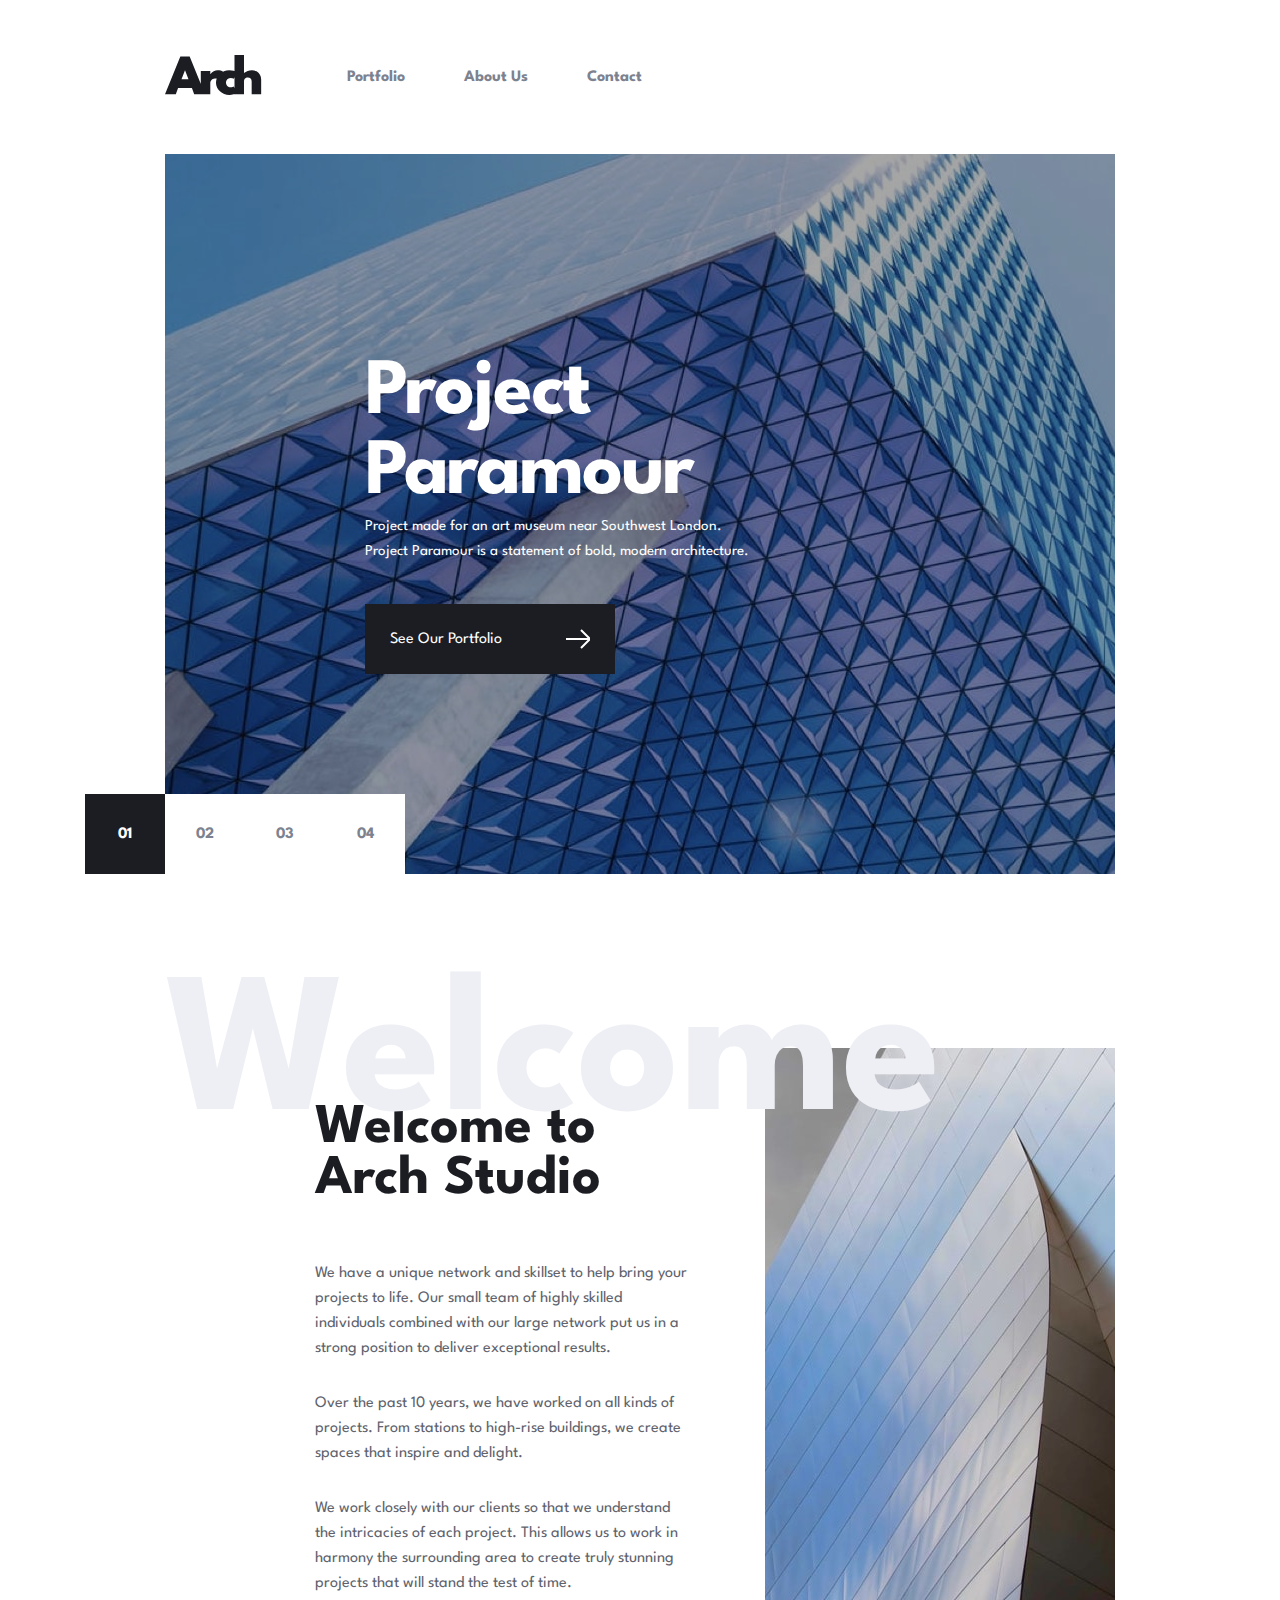
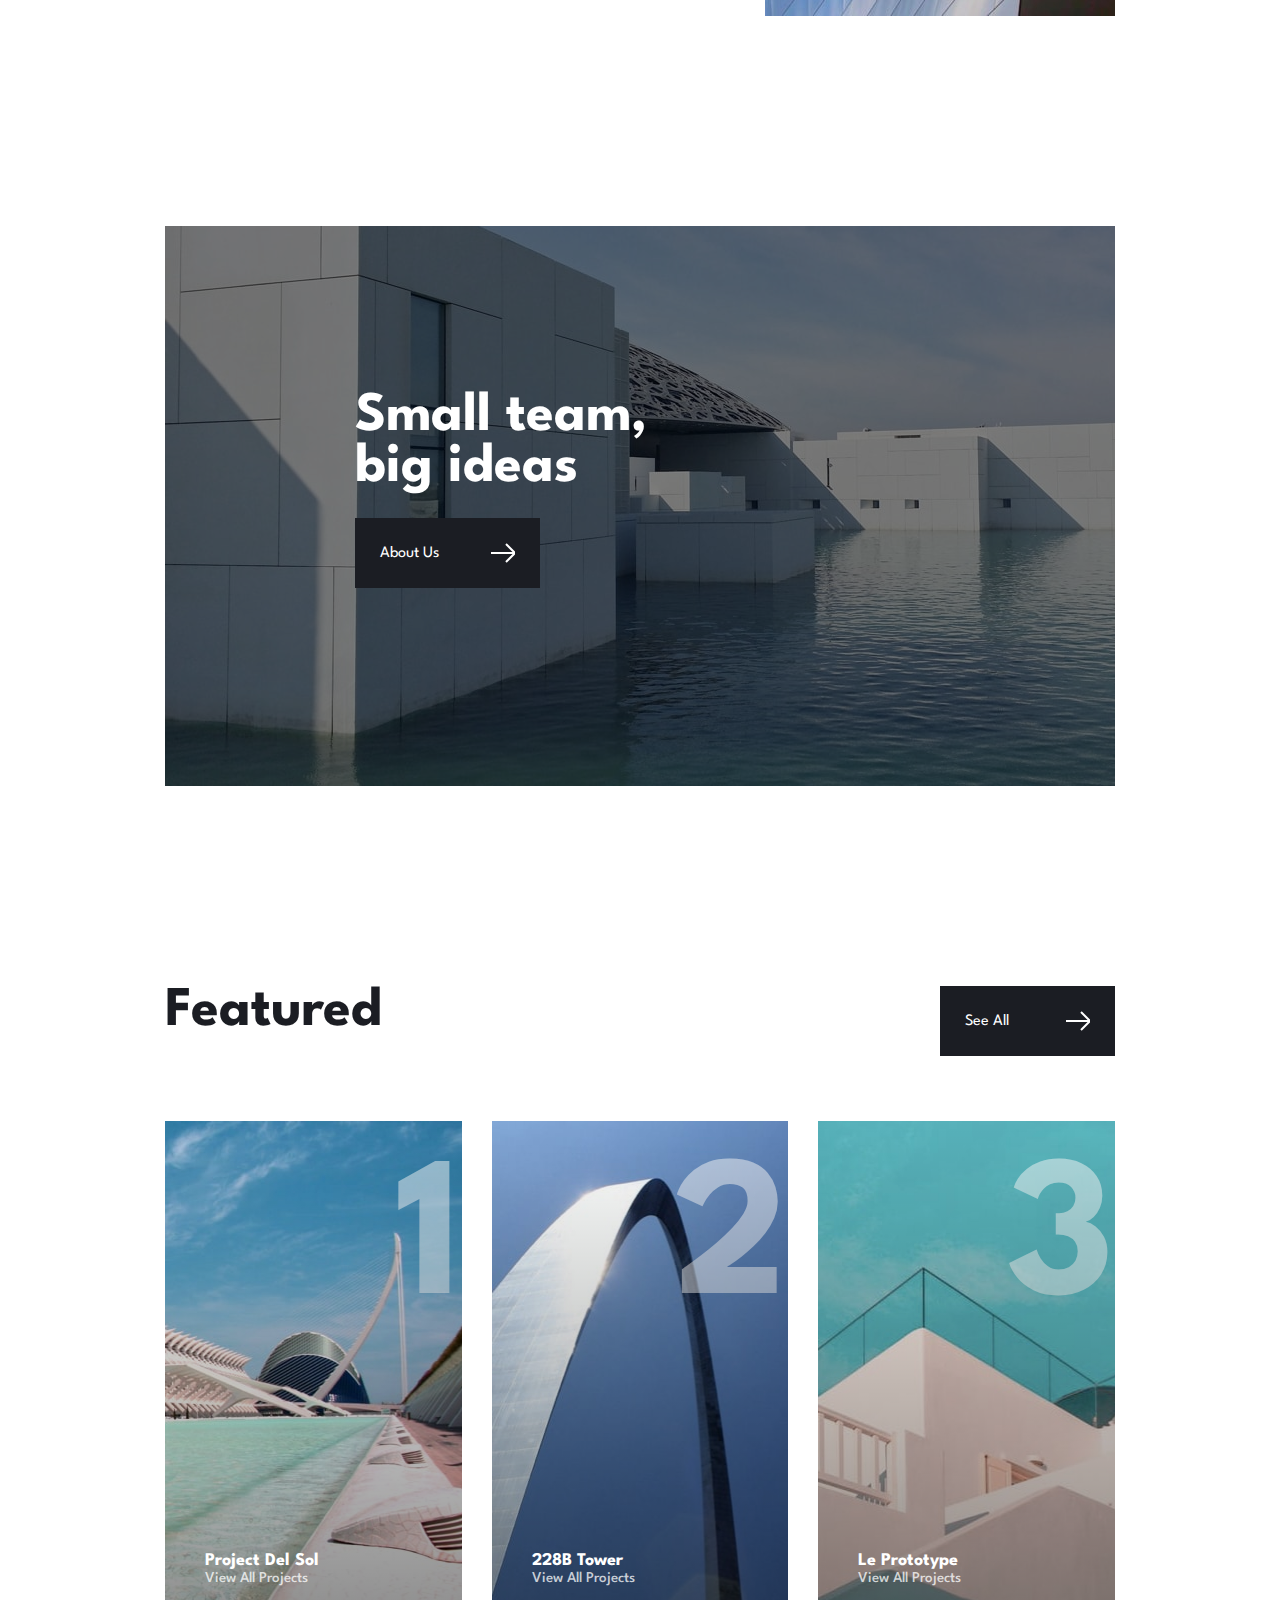
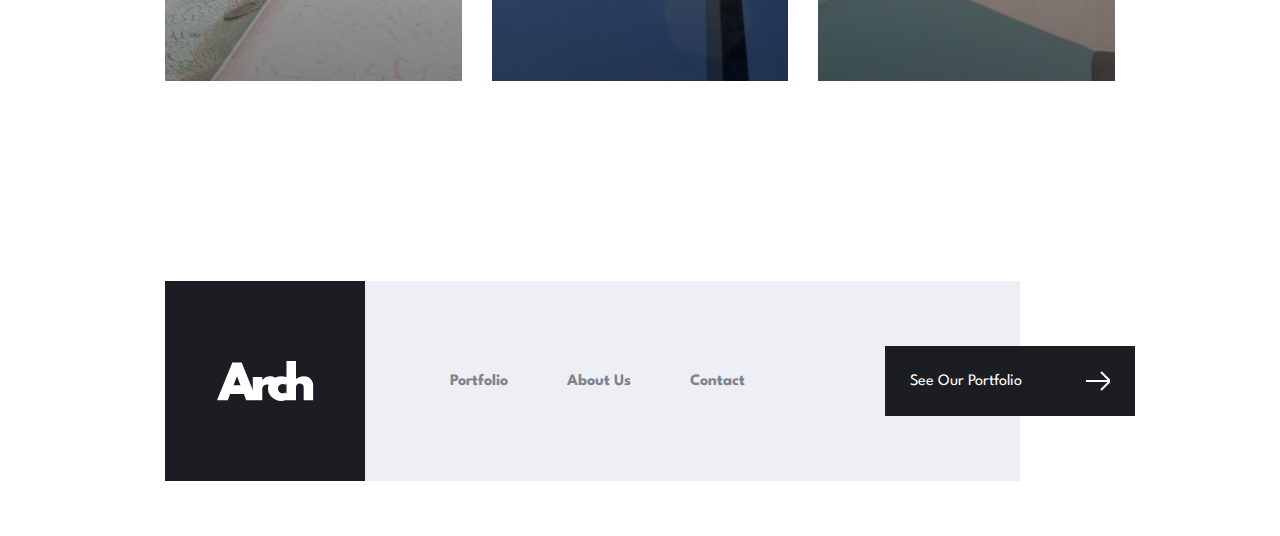
==== index.html @ 1bef0cd4 "Home page layout and styles" ====
<!DOCTYPE html>
<html lang="en">

<head>
  <meta charset="UTF-8">
  <meta name="viewport" content="width=device-width, initial-scale=1.0">

  <link rel="icon" type="image/png" sizes="32x32" href="./assets/favicon-32x32.png">
  <link rel="preconnect" href="https://fonts.gstatic.com">
  <link href="https://fonts.googleapis.com/css2?family=Spartan:wght@400;500;700&display=swap" rel="stylesheet">
  <link rel="stylesheet" href="style.css">
  <title>Arch Studio</title>
</head>

<body>

  <nav>
    <div class="logo">
      <img src="/assets/logo.svg" alt="Arch logo">
    </div>
    <div class="nav-links">
      <a href="/portfolio.html" class="nav-link">Portfolio</a>
      <a href="/about.html" class="nav-link">About Us</a>
      <a href="/contact.html" class="nav-link">Contact</a>
    </div>
  </nav>

  <section class="hero">
    <div class="hero-text">
      <h1 class="hero-title">Project Paramour</h1>
      <p class="hero-subtitle">Project made for an art museum near Southwest London. Project Paramour is a statement of
        bold, modern architecture.</p>
      <div class="btn-dark btn-hero">
        <a href="/portfolio.html">See Our Portfolio <img src="/assets/icons/icon-arrow-white.svg" alt=""></a>
      </div>
    </div>
    <div class="slider">
      <div class="slide active">01</div>
      <div class="slide">02</div>
      <div class="slide">03</div>
      <div class="slide">04</div>
    </div>
    <div class="hero-overlay"></div>
  </section>

  <section class="welcome">
    <div class="welcome-title">Welcome</div>
    <div class="flex-container">
      <div class="welcome-text">
        <h2>Welcome to Arch Studio</h2>
        <p>We have a unique network and skillset to help bring your projects to life. Our small team of highly skilled
          individuals
          combined with our large network put us in a strong position to deliver exceptional results.
        </p>

        <p>
          Over the past 10 years, we have worked on all kinds of projects. From stations to high-rise buildings, we
          create
          spaces
          that inspire and delight.
        </p>

        <p>
          We work closely with our clients so that we understand the intricacies of each project. This allows us to work
          in
          harmony the surrounding area to create truly stunning projects that will stand the test of time.
        </p>
      </div>
      <div class="image">
        <img src="/assets/home/desktop/image-welcome.jpg" alt="">
      </div>
    </div>
  </section>

  <section class="small-team">
    <div class="small-team-text">
      <h1 class="small-team-title">Small team, big ideas</h1>
      <div class="btn-dark btn-small">
        <a href="/about.html">About Us <img src="/assets/icons/icon-arrow-white.svg" alt=""></a>
      </div>
    </div>
    <div class="small-team-overlay"></div>
  </section>

  <section class="featured">
    <div class="featured-header">
      <h1>Featured</h1>
      <div class="btn-dark btn-featured">
        <a href="/portfolio.html">See All<img src="/assets/icons/icon-arrow-white.svg" alt=""></a>
      </div>
    </div>
    <div class="featured-projects">
      <div class="featured-project project-1">
        <div class="number">1</div>
        <div class="project-name">
          <p>Project Del Sol</p>
          <a href="/portfolio.html">View All Projects</a>
        </div>
        <div class="featured-project-overlay"></div>
      </div>
      <div class="featured-project project-2">
        <div class="number">2</div>
        <div class="project-name">
          <p>228B Tower</p>
          <a href="/portfolio.html">View All Projects</a>
        </div>
        <div class="featured-project-overlay"></div>
      </div>
      <div class="featured-project project-3">
        <div class="number">3</div>
        <div class="project-info">
          <div class="project-name">
            <p>Le Prototype</p>
            <a href="/portfolio.html">View All Projects</a>
          </div>
        </div>
        <div class="featured-project-overlay"></div>
      </div>
    </div>
  </section>

  <div class="footer-container">
    <footer>
      <div class="logo-footer">
        <img src="/assets/logo-white.svg" alt="Arch logo">
      </div>
      <div class="footer-links">
        <a href="/portfolio.html" class="nav-link">Portfolio</a>
        <a href="/about.html" class="nav-link">About Us</a>
        <a href="/contact.html" class="nav-link">Contact</a>
      </div>
    </footer>
    <div class="btn-dark btn-footer">
      <a href="/portfolio.html">See Our Portfolio<img src="/assets/icons/icon-arrow-white.svg" alt=""></a>
    </div>
  </div>
</body>

</html>
---- style.css ----
:root {
  --very-dark-blue: #1b1d23;
  --dark-grey: #60636d;
  --medium-grey: #7d828f;
  --very-light-grey: #eeeff4;
}

* {
  margin: 0;
  padding: 0;
  box-sizing: border-box;
  vertical-align: baseline;
}

body {
  font-family: "Spartan", sans-serif;
  padding: 55px 165px;
  color: var(--dark-grey);
}

a {
  text-decoration: none;
}

nav {
  display: flex;
  align-items: center;
  margin-bottom: 55px;
}

.nav-links {
  margin-left: 85px;
}

.nav-link {
  color: var(--medium-grey);
  font-weight: 700;
  margin-right: 55px;
}

.hero {
  position: relative;
  background-image: url("/assets/home/desktop/image-hero-paramour.jpg");
  height: 720px;
}

.hero-overlay {
  position: absolute;
  top: 0;
  left: 0;
  bottom: 0;
  right: 0;
  background-color: rgba(0, 0, 0, 0.35);
}

.hero-text {
  position: relative;
  color: white;
  z-index: 1;
  padding: 200px;
  padding-bottom: 0px;
  width: 400px;
}

.hero-title {
  font-size: 80px;
  letter-spacing: -2px;
  line-height: 100%;
  width: 160px;
}

.hero-subtitle {
  font-size: 15px;
  line-height: 25px;
  width: 400px;
  margin-bottom: 40px;
}

.btn-dark {
  background-color: var(--very-dark-blue);
  padding: 25px;
}

.btn-dark a {
  display: flex;
  justify-content: space-between;
  align-items: center;
  color: white;
}

.btn-hero {
  min-width: 250px;
}

.slider {
  display: flex;
  position: absolute;
  bottom: 0;
  margin-left: -80px;
}

.slide {
  position: relative;
  height: 80px;
  width: 80px;
  background-color: white;
  z-index: 1;
  color: var(--medium-grey);
  font-weight: 700;
  display: flex;
  align-items: center;
  justify-content: center;
}

.active {
  background-color: var(--very-dark-blue);
  color: white;
}

.welcome {
  margin-top: 95px;
}

.welcome-title {
  font-size: 200px;
  font-weight: 700;
  color: var(--very-light-grey);
  position: relative;
  z-index: 1;
}

.flex-container {
  display: flex;
  margin-top: -50px;
}

.welcome-text {
  margin-left: 150px;
}

.image {
  margin-left: 75px;
  margin-top: -55px;
}

.welcome h2 {
  color: var(--very-dark-blue);
  font-size: 56px;
  margin-bottom: 56px;
}

.welcome p {
  line-height: 25px;
  margin-bottom: 30px;
}

.small-team {
  position: relative;
  margin-top: 200px;
  background-image: url("/assets/home/desktop/image-small-team.jpg");
  height: 560px;
}

.small-team-overlay {
  position: absolute;
  top: 0;
  left: 0;
  bottom: 0;
  right: 0;
  background-color: rgba(0, 0, 0, 0.5);
}

.small-team-text {
  position: relative;
  color: white;
  z-index: 1;
  padding-left: 190px;
  padding-top: 165px;
}

.small-team-title {
  font-size: 56px;
  width: 50%;
  margin-bottom: 25px;
}

.btn-small {
  max-width: 185px;
}

.featured {
  margin-top: 200px;
}

.featured-header {
  display: flex;
  justify-content: space-between;
}

.featured-header h1 {
  font-size: 56px;
  color: var(--very-dark-blue);
}

.btn-featured {
  min-width: 175px;
}

.featured-projects {
  display: flex;
  margin-top: 65px;
}

.featured-project {
  width: 350px;
  height: 560px;
  position: relative;
}

.project-1 {
  background-image: url("/assets/portfolio/desktop/image-del-sol.jpg");
  margin-right: 30px;
}

.project-2 {
  background-image: url("/assets/portfolio/desktop/image-228b.jpg");
  margin-right: 30px;
}

.project-3 {
  background-image: url("/assets/portfolio/desktop/image-prototype.jpg");
}

.number {
  text-align: right;
  color: white;
  font-size: 200px;
  font-weight: 700;
  opacity: 50%;
  padding-top: 32px;
}

.project-name {
  position: relative;
  color: white;
  font-size: 18px;
  font-weight: 700;
  z-index: 1;
  padding-left: 40px;
  padding-top: 215px;
}

.project-name a {
  color: rgba(255, 255, 255, 0.75);
  font-weight: 500;
  font-size: 15px;
}

.featured-project-overlay {
  position: absolute;
  top: 0;
  left: 0;
  bottom: 0;
  right: 0;
  background: linear-gradient(
    180deg,
    rgba(0, 0, 0, 0.0001) 0.01%,
    rgba(0, 0, 0, 0.499044) 100%
  );
}

.footer-container {
  position: relative;
  display: flex;
  align-items: center;
  margin-top: 200px;
}

footer {
  background-color: var(--very-light-grey);
  display: flex;
  align-items: center;
  min-width: 90%;
}

.logo-footer {
  background-color: var(--very-dark-blue);
  height: 200px;
  width: 200px;
  display: flex;
  align-items: center;
  justify-content: center;
}

.footer-links {
  margin-left: 85px;
}

.btn-footer {
  min-width: 250px;
  position: absolute;
  right: 0;
  margin-right: -20px;
}
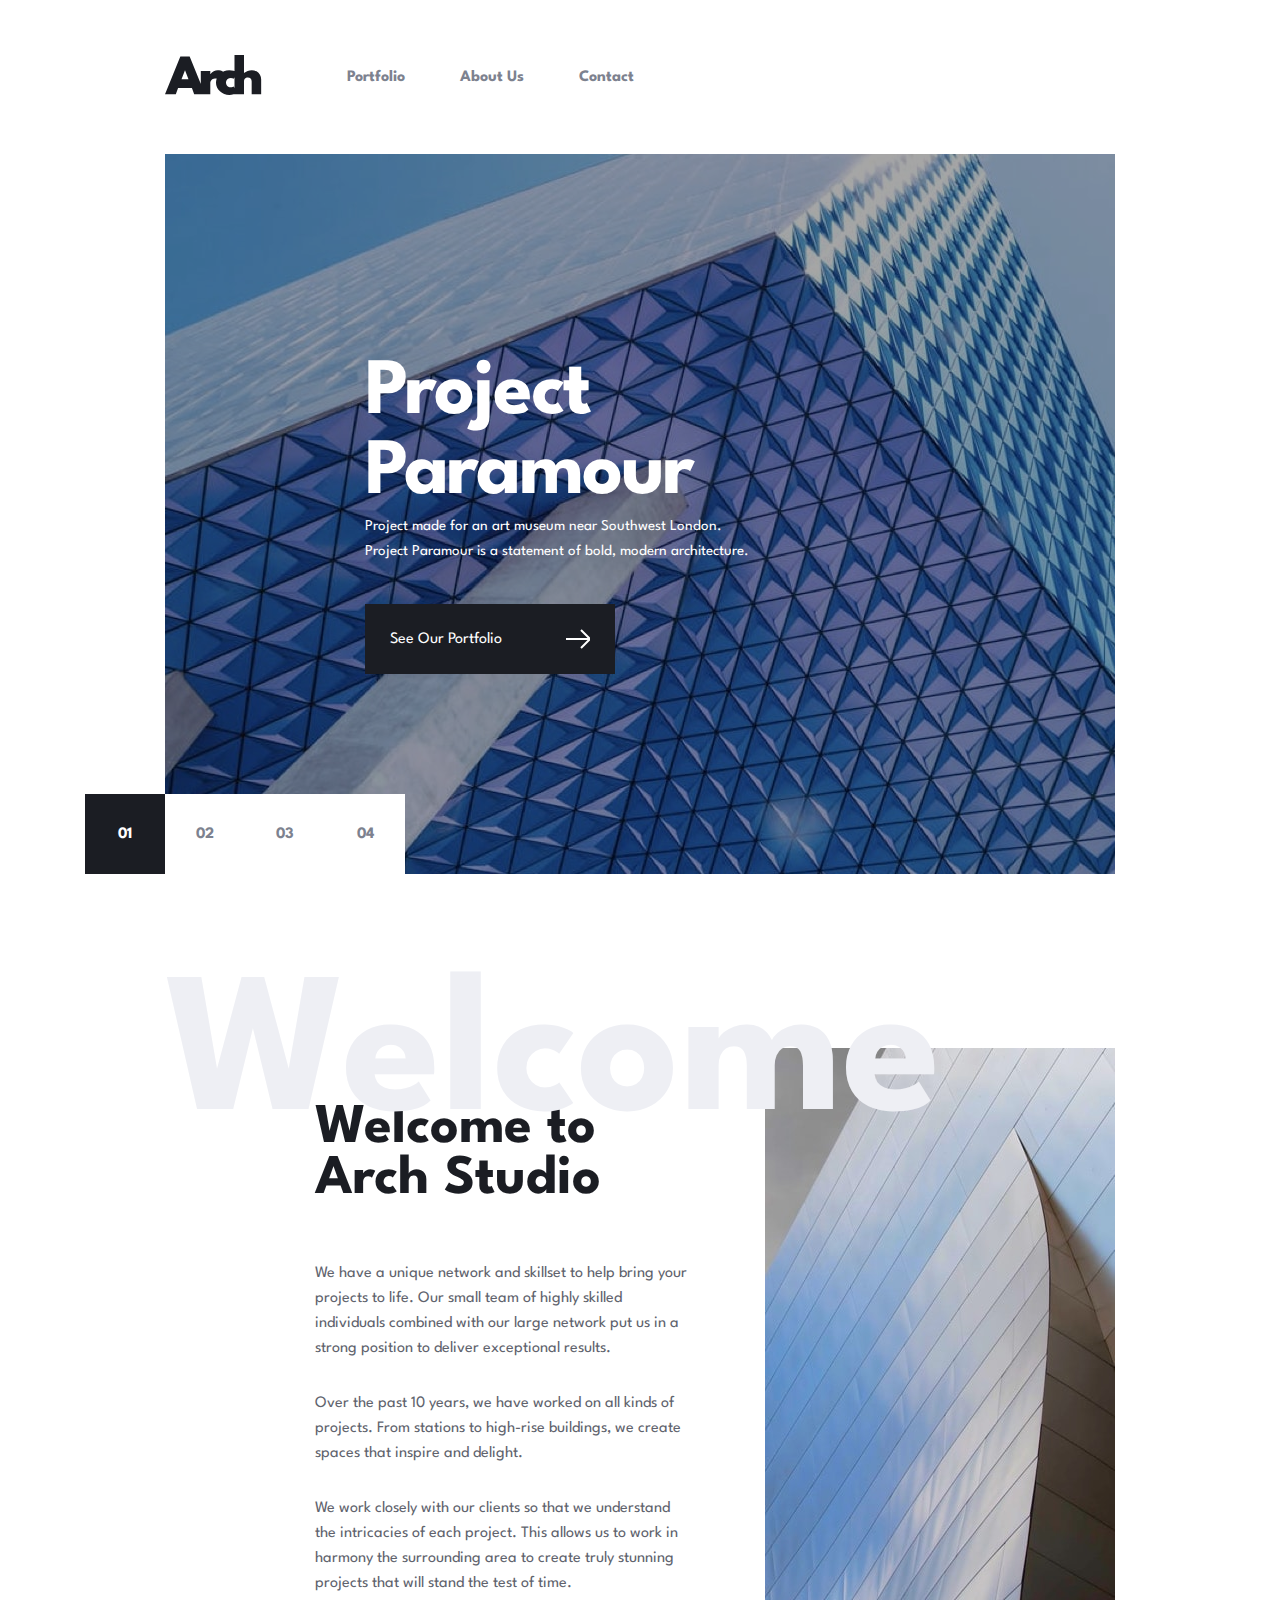
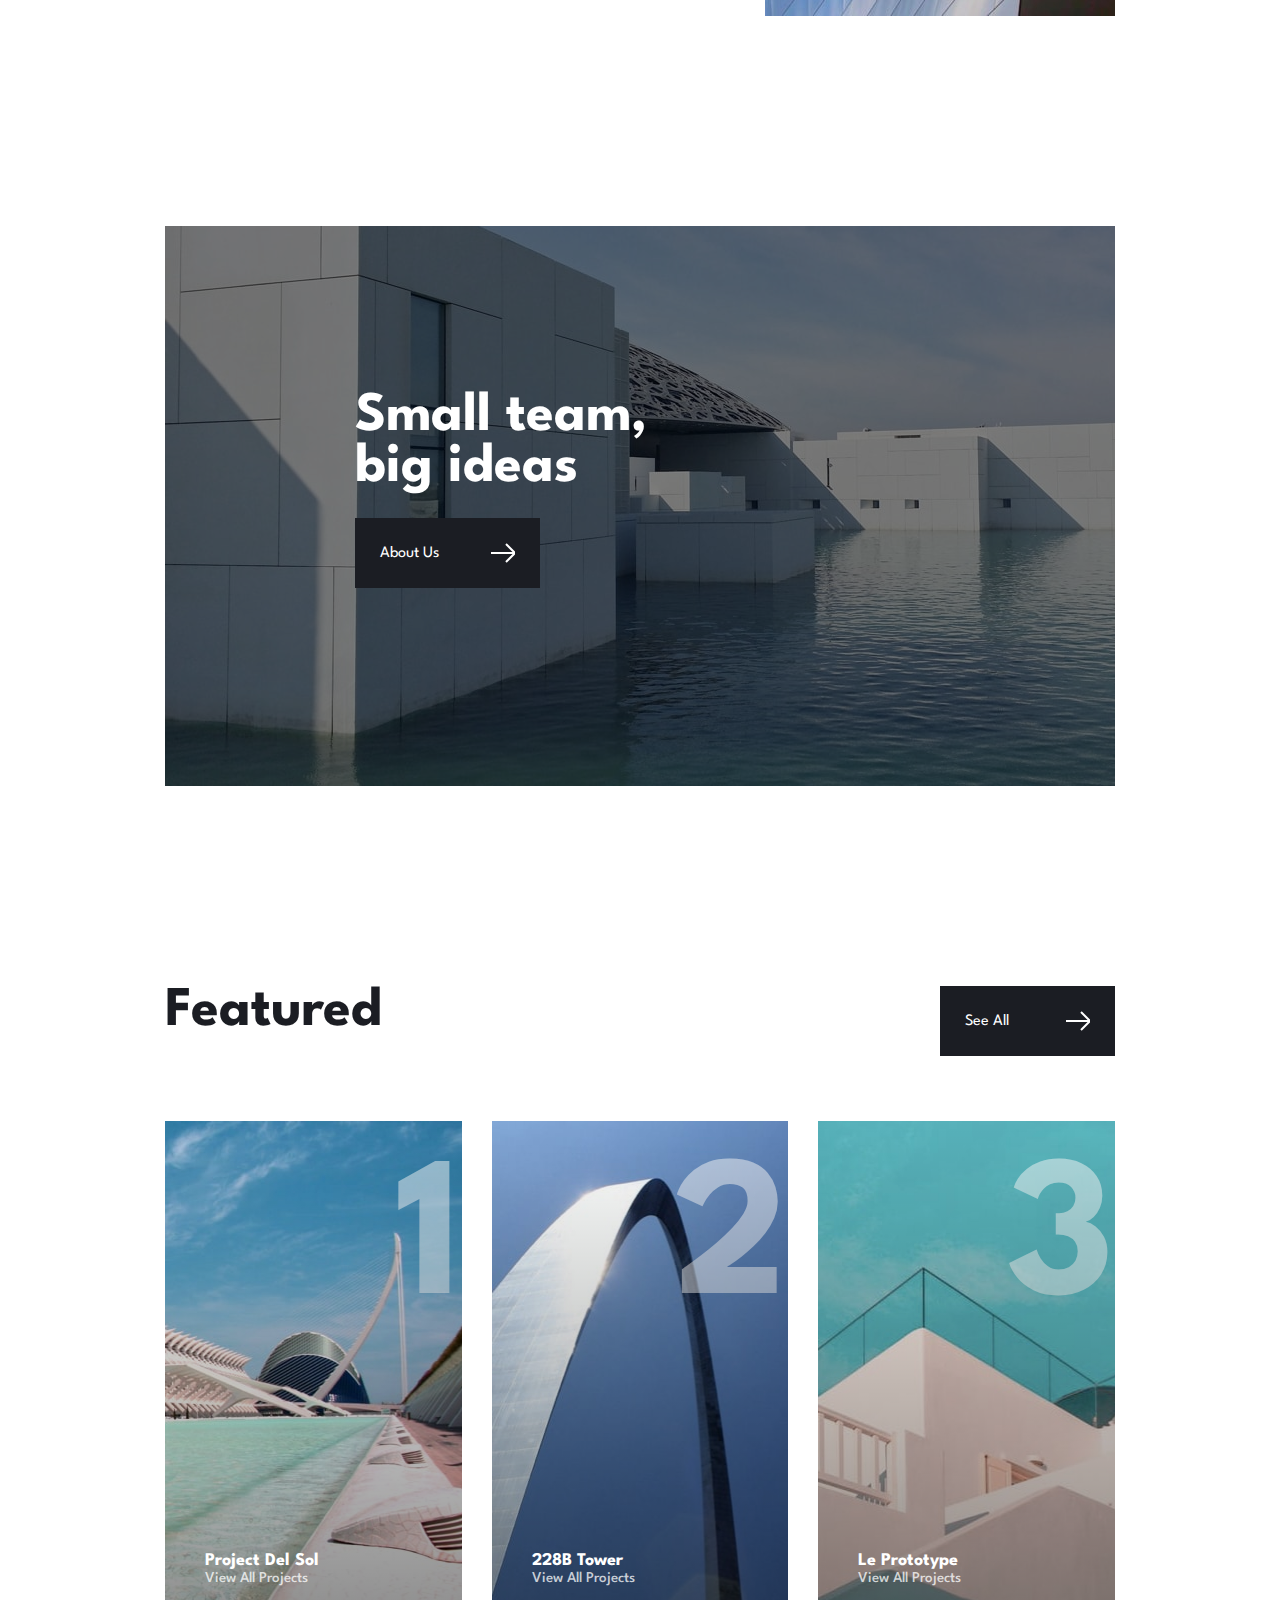
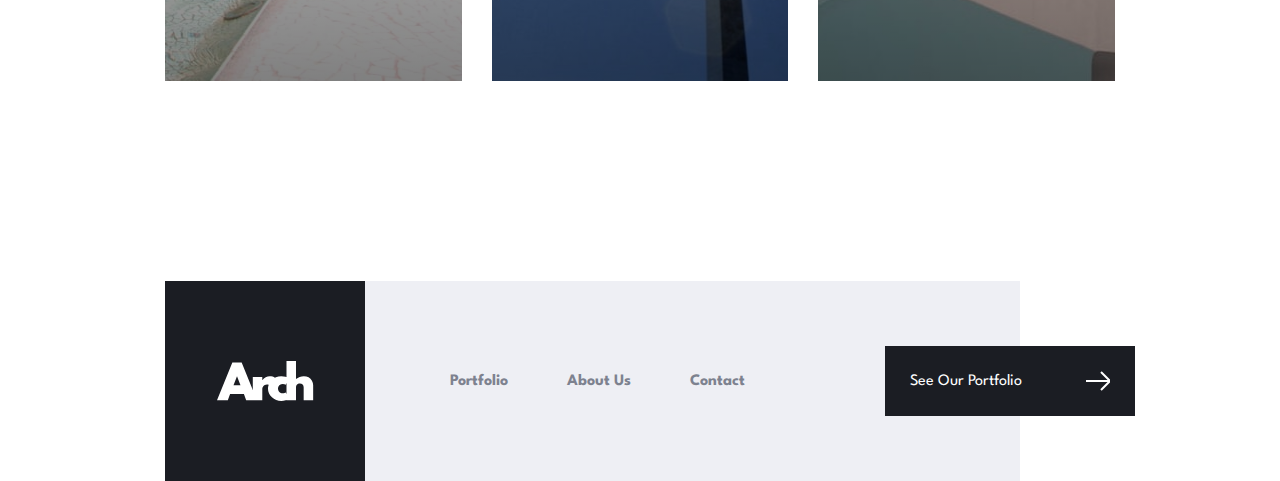
==== commit c77752c0: "Portfolio page layout and styles" ====
--- a/index.html
+++ b/index.html
@@ -16,7 +16,9 @@
 
   <nav>
     <div class="logo">
-      <img src="/assets/logo.svg" alt="Arch logo">
+      <a href="/index.html">
+        <img src="/assets/logo.svg" alt="Arch logo">
+      </a>
     </div>
     <div class="nav-links">
       <a href="/portfolio.html" class="nav-link">Portfolio</a>
@@ -90,50 +92,43 @@
       </div>
     </div>
     <div class="featured-projects">
-      <div class="featured-project project-1">
+      <div class="project project-1">
         <div class="number">1</div>
-        <div class="project-name">
+        <div class="project-info project-info-home">
           <p>Project Del Sol</p>
-          <a href="/portfolio.html">View All Projects</a>
+          <a class="light-text" href="/portfolio.html">View All Projects</a>
         </div>
-        <div class="featured-project-overlay"></div>
+        <div class="project-overlay"></div>
       </div>
-      <div class="featured-project project-2">
+      <div class="project project-2">
         <div class="number">2</div>
-        <div class="project-name">
+        <div class="project-info project-info-home">
           <p>228B Tower</p>
-          <a href="/portfolio.html">View All Projects</a>
+          <a class="light-text" href="/portfolio.html">View All Projects</a>
         </div>
-        <div class="featured-project-overlay"></div>
+        <div class="project-overlay"></div>
       </div>
-      <div class="featured-project project-3">
+      <div class="project project-3">
         <div class="number">3</div>
-        <div class="project-info">
-          <div class="project-name">
-            <p>Le Prototype</p>
-            <a href="/portfolio.html">View All Projects</a>
-          </div>
+        <div class="project-info project-info-home">
+          <p>Le Prototype</p>
+          <a class="light-text" href="/portfolio.html">View All Projects</a>
         </div>
-        <div class="featured-project-overlay"></div>
+        <div class="project-overlay"></div>
       </div>
     </div>
   </section>
 
-  <div class="footer-container">
-    <footer>
-      <div class="logo-footer">
-        <img src="/assets/logo-white.svg" alt="Arch logo">
-      </div>
-      <div class="footer-links">
-        <a href="/portfolio.html" class="nav-link">Portfolio</a>
-        <a href="/about.html" class="nav-link">About Us</a>
-        <a href="/contact.html" class="nav-link">Contact</a>
-      </div>
-    </footer>
-    <div class="btn-dark btn-footer">
-      <a href="/portfolio.html">See Our Portfolio<img src="/assets/icons/icon-arrow-white.svg" alt=""></a>
-    </div>
-  </div>
+  <div id="footer"></div>
+
+  <script src="https://cdnjs.cloudflare.com/ajax/libs/jquery/3.5.1/jquery.min.js"
+    integrity="sha512-bLT0Qm9VnAYZDflyKcBaQ2gg0hSYNQrJ8RilYldYQ1FxQYoCLtUjuuRuZo+fjqhx/qtq/1itJ0C2ejDxltZVFg=="
+    crossorigin="anonymous"></script>
+  <script>
+    $(function () {
+      $("#footer").load("footer.html");
+    });
+  </script>
 </body>
 
 </html>--- a/style.css
+++ b/style.css
@@ -15,6 +15,7 @@
 body {
   font-family: "Spartan", sans-serif;
   padding: 55px 165px;
+  padding-bottom: 0px;
   color: var(--dark-grey);
 }
 
@@ -30,12 +31,34 @@
 
 .nav-links {
   margin-left: 85px;
+  display: flex;
 }
 
 .nav-link {
   color: var(--medium-grey);
   font-weight: 700;
   margin-right: 55px;
+}
+
+.nav-link-active {
+  color: var(--very-dark-blue);
+  margin-right: 56px;
+  position: relative;
+  padding-bottom: 8px;
+}
+
+.nav-link-active:after {
+  content: "";
+  display: block;
+  position: absolute;
+  bottom: 0;
+  width: 50%;
+  left: 25%;
+  border-bottom: 1px solid var(--very-dark-blue);
+}
+
+.nav-link:hover {
+  color: var(--very-dark-blue);
 }
 
 .hero {
@@ -79,6 +102,11 @@
 .btn-dark {
   background-color: var(--very-dark-blue);
   padding: 25px;
+  cursor: pointer;
+}
+
+.btn-dark:hover {
+  background-color: var(--dark-grey);
 }
 
 .btn-dark a {
@@ -110,11 +138,20 @@
   display: flex;
   align-items: center;
   justify-content: center;
+  cursor: pointer;
+}
+
+.slide:hover {
+  background-color: var(--very-light-grey);
 }
 
 .active {
   background-color: var(--very-dark-blue);
   color: white;
+}
+
+.active:hover {
+  color: var(--medium-grey);
 }
 
 .welcome {
@@ -211,15 +248,17 @@
   margin-top: 65px;
 }
 
-.featured-project {
+.project {
   width: 350px;
   height: 560px;
   position: relative;
+  cursor: pointer;
 }
 
 .project-1 {
   background-image: url("/assets/portfolio/desktop/image-del-sol.jpg");
   margin-right: 30px;
+  z-index: 2;
 }
 
 .project-2 {
@@ -229,6 +268,51 @@
 
 .project-3 {
   background-image: url("/assets/portfolio/desktop/image-prototype.jpg");
+}
+
+.project-4 {
+  background-image: url("/assets/portfolio/desktop/image-seraph.jpg");
+  margin-right: 30px;
+}
+
+.project-5 {
+  background-image: url("/assets/portfolio/desktop/image-eebox.jpg");
+  margin-right: 30px;
+}
+
+.project-6 {
+  background-image: url("/assets/portfolio/desktop/image-federal.jpg");
+  margin-right: 30px;
+}
+
+.project-7 {
+  background-image: url("/assets/portfolio/desktop/image-edelweiss.jpg");
+  margin-right: 30px;
+}
+
+.project-8 {
+  background-image: url("/assets/portfolio/desktop/image-netcry.jpg");
+  margin-right: 30px;
+}
+
+.project-9 {
+  background-image: url("/assets/portfolio/desktop/image-hypers.jpg");
+  margin-right: 30px;
+}
+
+.project-10 {
+  background-image: url("/assets/portfolio/desktop/image-sxiv.jpg");
+  margin-right: 30px;
+}
+
+.project-11 {
+  background-image: url("/assets/portfolio/desktop/image-trinity.jpg");
+  margin-right: 30px;
+}
+
+.project-12 {
+  background-image: url("/assets/portfolio/desktop/image-paramour.jpg");
+  margin-right: 30px;
 }
 
 .number {
@@ -240,23 +324,28 @@
   padding-top: 32px;
 }
 
-.project-name {
+.project-info {
   position: relative;
   color: white;
   font-size: 18px;
   font-weight: 700;
   z-index: 1;
   padding-left: 40px;
+  padding-top: 466px;
+}
+
+.project-info-home {
+  padding-left: 40px;
   padding-top: 215px;
 }
 
-.project-name a {
+.light-text {
   color: rgba(255, 255, 255, 0.75);
   font-weight: 500;
   font-size: 15px;
 }
 
-.featured-project-overlay {
+.project-overlay {
   position: absolute;
   top: 0;
   left: 0;
@@ -269,6 +358,10 @@
   );
 }
 
+.project-overlay:hover {
+  background: rgba(255, 255, 255, 0.5);
+}
+
 .footer-container {
   position: relative;
   display: flex;
@@ -302,3 +395,12 @@
   right: 0;
   margin-right: -20px;
 }
+
+/* Portfolio Page */
+
+.portfolio {
+  display: grid;
+  grid-template-columns: repeat(3, 1fr);
+  row-gap: 30px;
+  margin-top: 56px;
+}
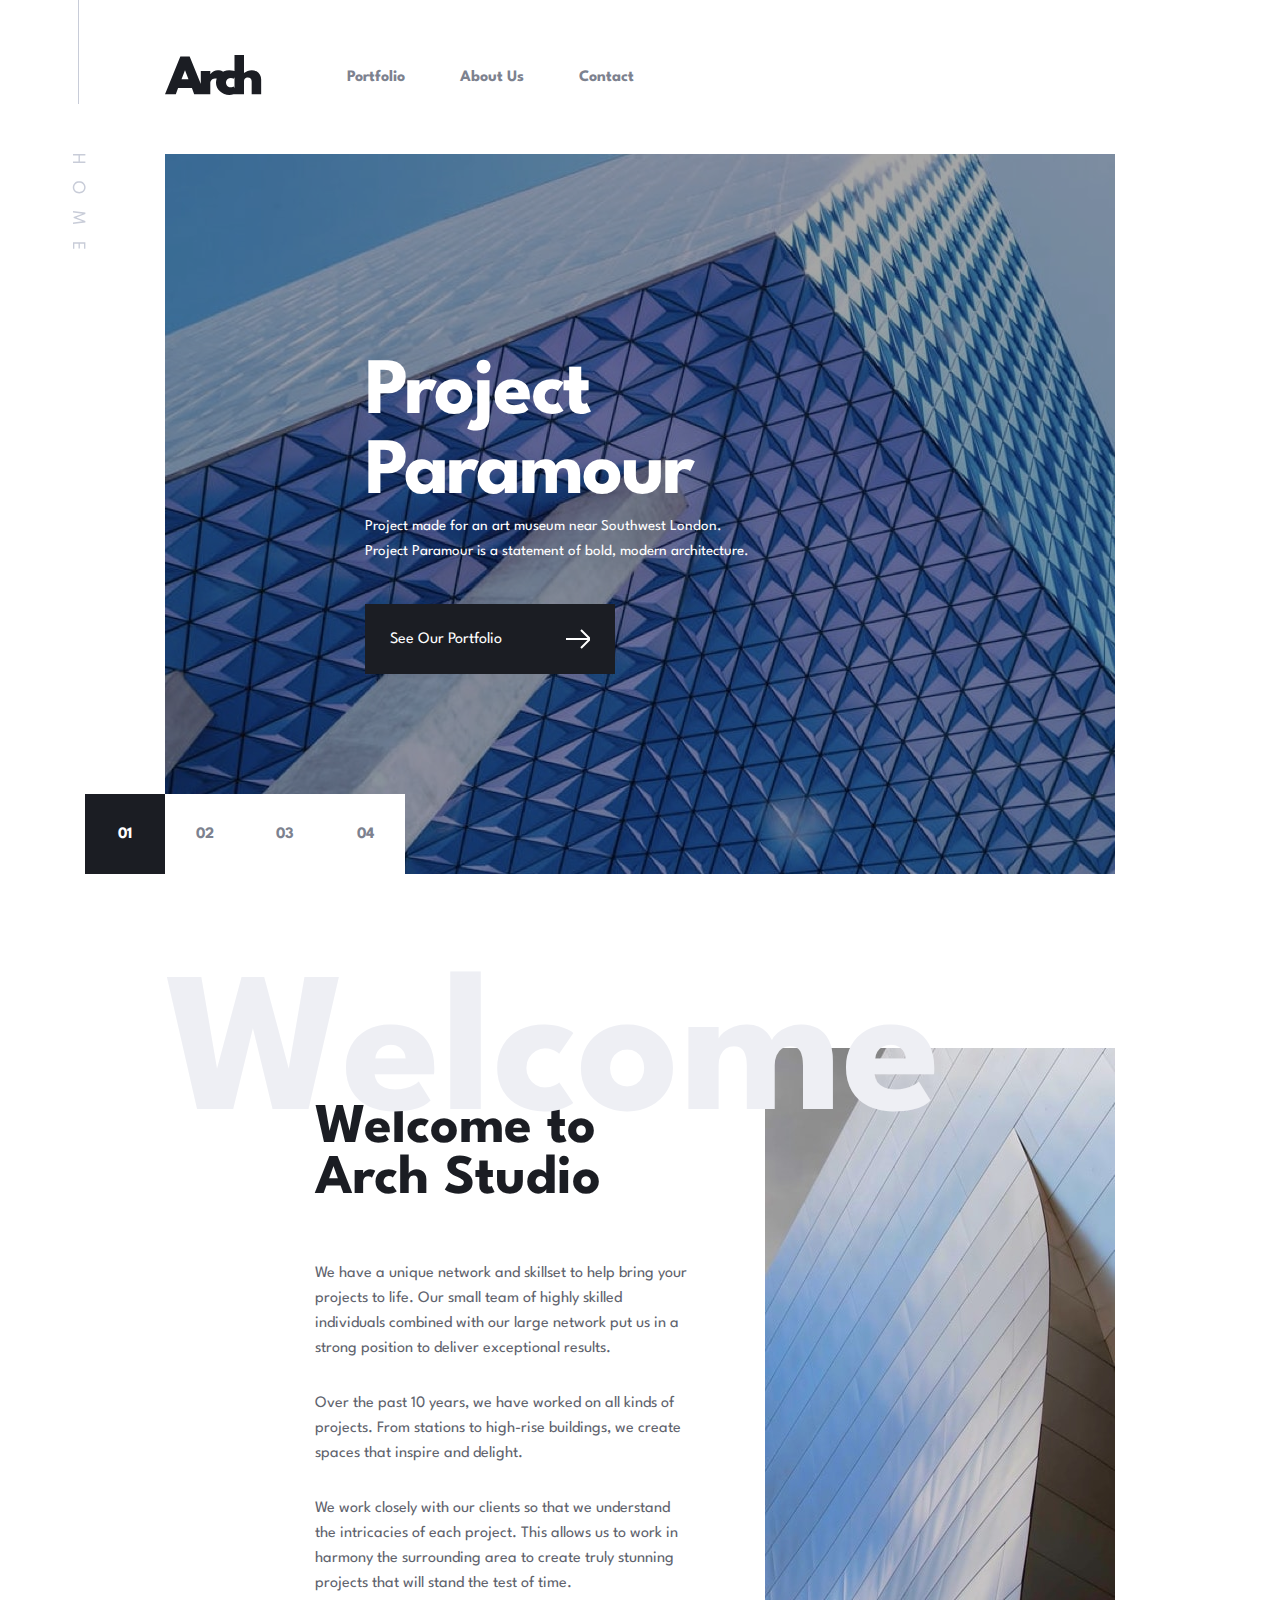
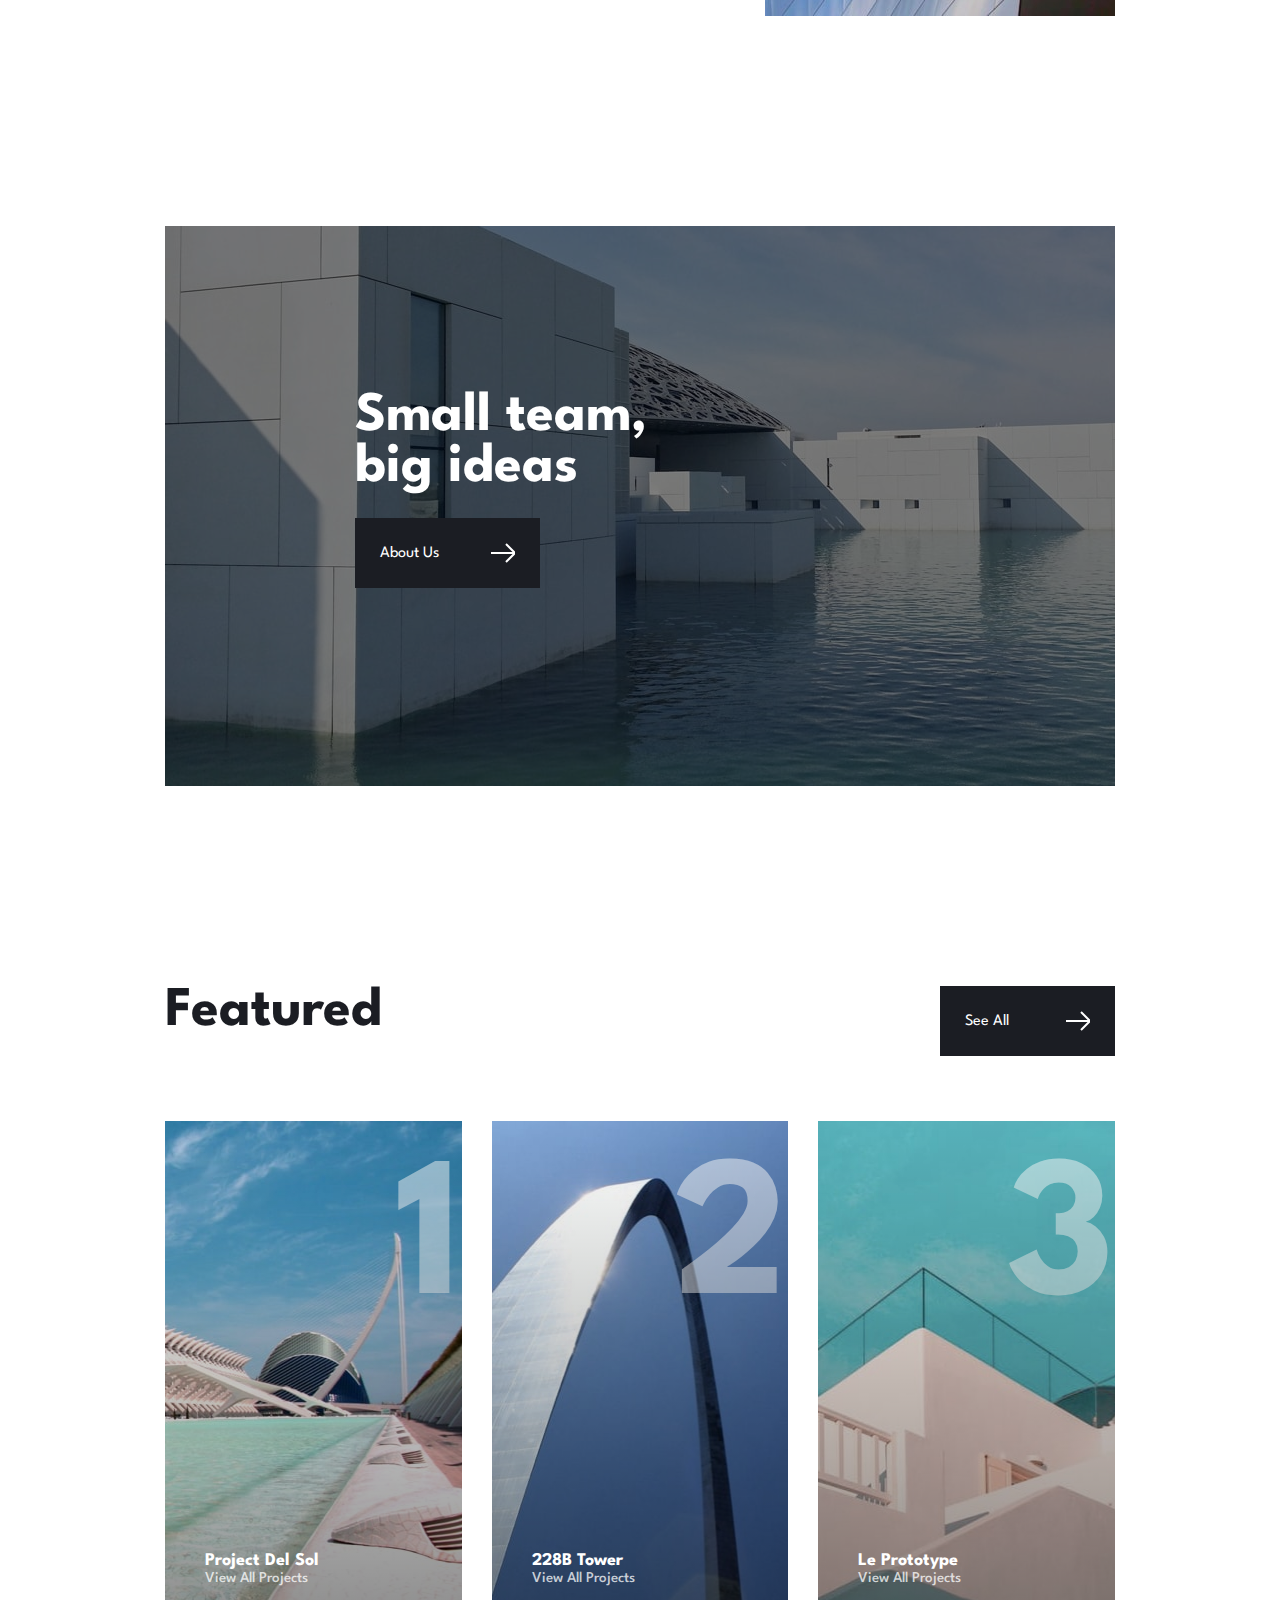
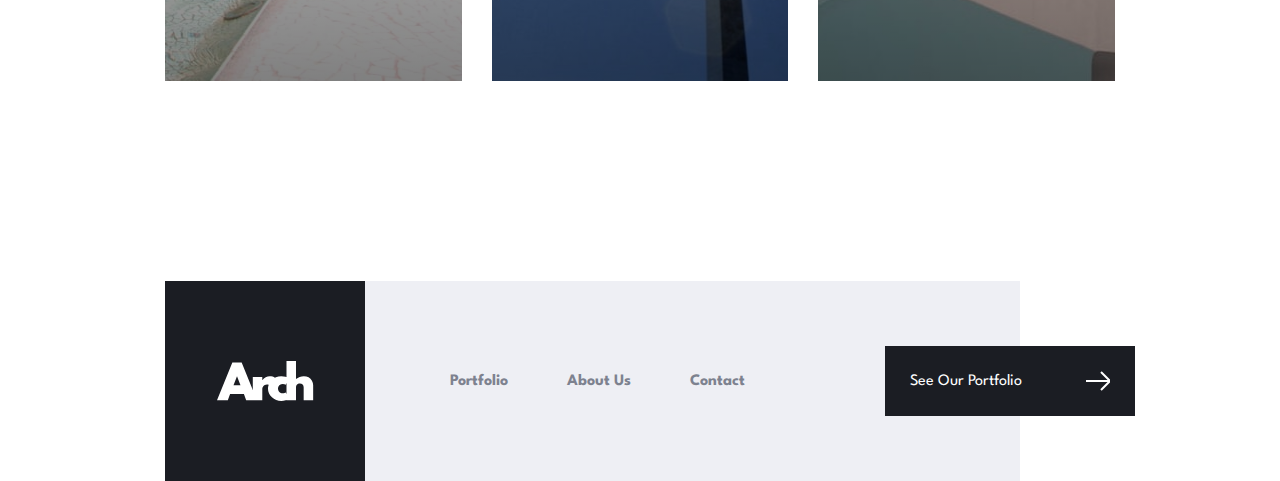
==== commit 1a611ad2: "About page layout and styles" ====
--- a/index.html
+++ b/index.html
@@ -13,6 +13,8 @@
 </head>
 
 <body>
+
+  <img class="decorative-text" src="/assets/home/home-decorative-text.svg" alt="">
 
   <nav>
     <div class="logo">
--- a/style.css
+++ b/style.css
@@ -2,6 +2,7 @@
   --very-dark-blue: #1b1d23;
   --dark-grey: #60636d;
   --medium-grey: #7d828f;
+  --light-grey: #c8ccd8;
   --very-light-grey: #eeeff4;
 }
 
@@ -17,6 +18,7 @@
   padding: 55px 165px;
   padding-bottom: 0px;
   color: var(--dark-grey);
+  position: relative;
 }
 
 a {
@@ -59,6 +61,12 @@
 
 .nav-link:hover {
   color: var(--very-dark-blue);
+}
+
+.decorative-text {
+  position: absolute;
+  top: 0;
+  left: 65px;
 }
 
 .hero {
@@ -404,3 +412,177 @@
   row-gap: 30px;
   margin-top: 56px;
 }
+
+/* About Page */
+
+.about-hero {
+  position: relative;
+}
+
+.about-hero-title {
+  position: absolute;
+  top: 15%;
+  right: 1%;
+  font-size: 200px;
+  color: var(--very-light-grey);
+  z-index: 1;
+}
+
+.about-flex-container {
+  display: flex;
+  align-items: flex-end;
+}
+
+.about-hero-image {
+  font-size: 0;
+  line-height: 0;
+  position: relative;
+}
+
+.about-hero-image-overlay {
+  position: absolute;
+  top: 0;
+  left: 0;
+  right: 0;
+  bottom: 0;
+  background-color: rgba(0, 0, 0, 0.35);
+}
+
+.about-hero-image:after {
+  content: "";
+  display: block;
+  position: absolute;
+  bottom: 0;
+  right: 0;
+  width: 182px;
+  height: 503px;
+  background-color: white;
+}
+
+.horizontal-line {
+  width: 65px;
+  height: 1px;
+  background-color: var(--light-grey);
+}
+
+.about-hero-text {
+  padding-bottom: 25px;
+}
+
+.about-heritage-text {
+  margin-right: 100px;
+  height: 568px;
+}
+
+.about-hero-text h2,
+.about-heritage-text h2,
+.leaders h2 {
+  font-size: 56px;
+  font-weight: 700;
+  color: var(--very-dark-blue);
+}
+
+.about-hero-text h2 {
+  margin-top: 75px;
+}
+
+.about-heritage-text h2 {
+  margin-top: 90px;
+  margin-bottom: 40px;
+}
+
+.about-hero-text p,
+.about-heritage-text p {
+  font-weight: 500;
+  line-height: 25px;
+  margin-top: 30px;
+}
+
+.about-heritage {
+  margin-top: 200px;
+}
+
+.flex-reverse {
+  flex-direction: row-reverse;
+}
+
+.leaders {
+  margin-top: 200px;
+}
+
+.leaders-flex-container {
+  display: flex;
+  justify-content: space-between;
+  align-items: flex-start;
+}
+
+.leaders-grid {
+  display: grid;
+  grid-template-columns: repeat(2, 1fr);
+  column-gap: 30px;
+  row-gap: 65px;
+}
+
+.leader-info {
+  margin-top: 24px;
+}
+
+.leader-name {
+  color: var(--very-dark-blue);
+  font-size: 18px;
+  font-weight: 700;
+}
+
+.leader-title {
+  color: var(--very-dark-blue);
+  font-size: 15px;
+  opacity: 75%;
+  padding-top: 4px;
+}
+
+.leader-image {
+  position: relative;
+}
+
+.leader-image img {
+  width: 100%;
+  vertical-align: top;
+}
+
+.leader-image:after {
+  content: "";
+  position: absolute;
+  width: 100%;
+  height: 100%;
+  top: 0;
+  left: 0;
+  background: rgba(0, 0, 0, 0.5);
+  opacity: 0;
+  transition: all 1s;
+  -webkit-transition: all 1s;
+}
+
+.leader-image:hover:after {
+  opacity: 1;
+}
+
+.leader-image:hover .social-icon {
+  opacity: 1;
+}
+
+.social-icons {
+  position: absolute;
+  top: 50%;
+  left: 50%;
+  transform: translate(-50%, -50%);
+  display: flex;
+  z-index: 1;
+}
+
+.social-icon {
+  height: 40px;
+  width: 40px;
+  padding-left: 32px;
+  opacity: 0;
+  transition: all 1s;
+}
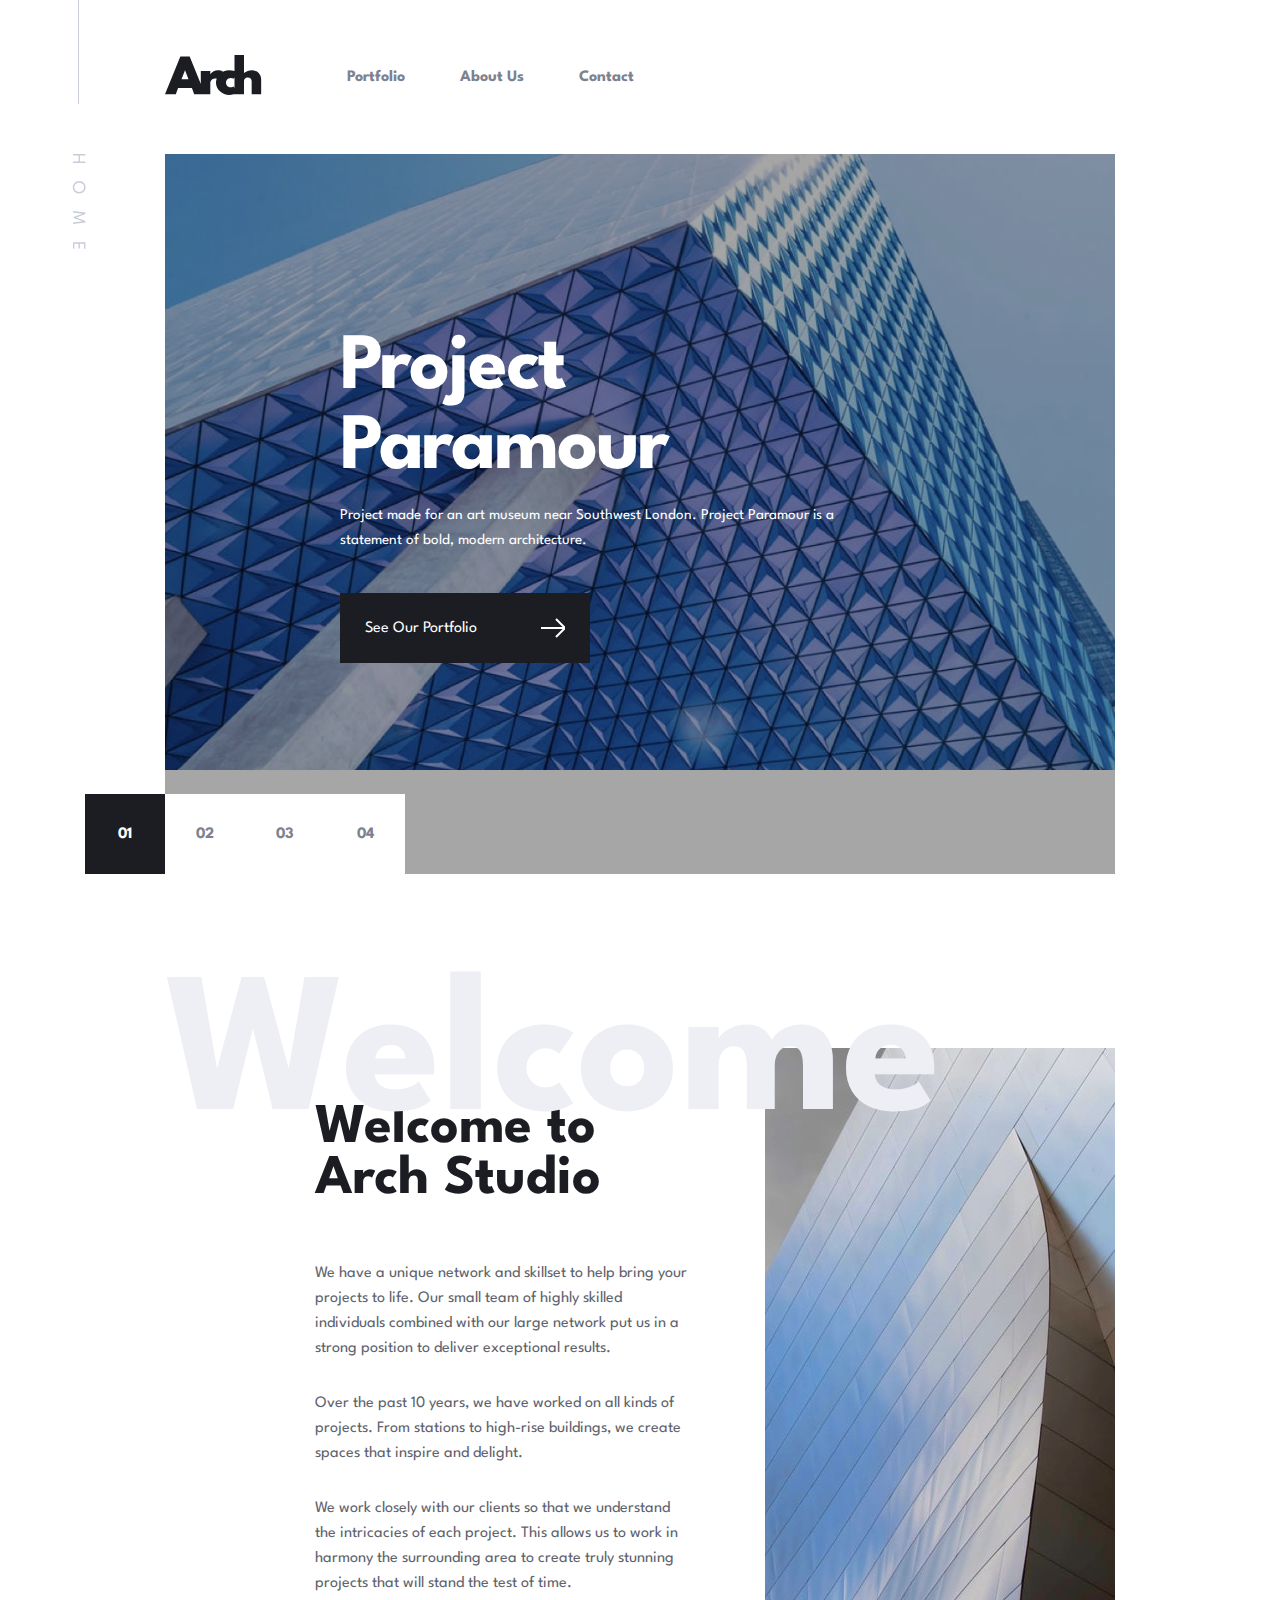
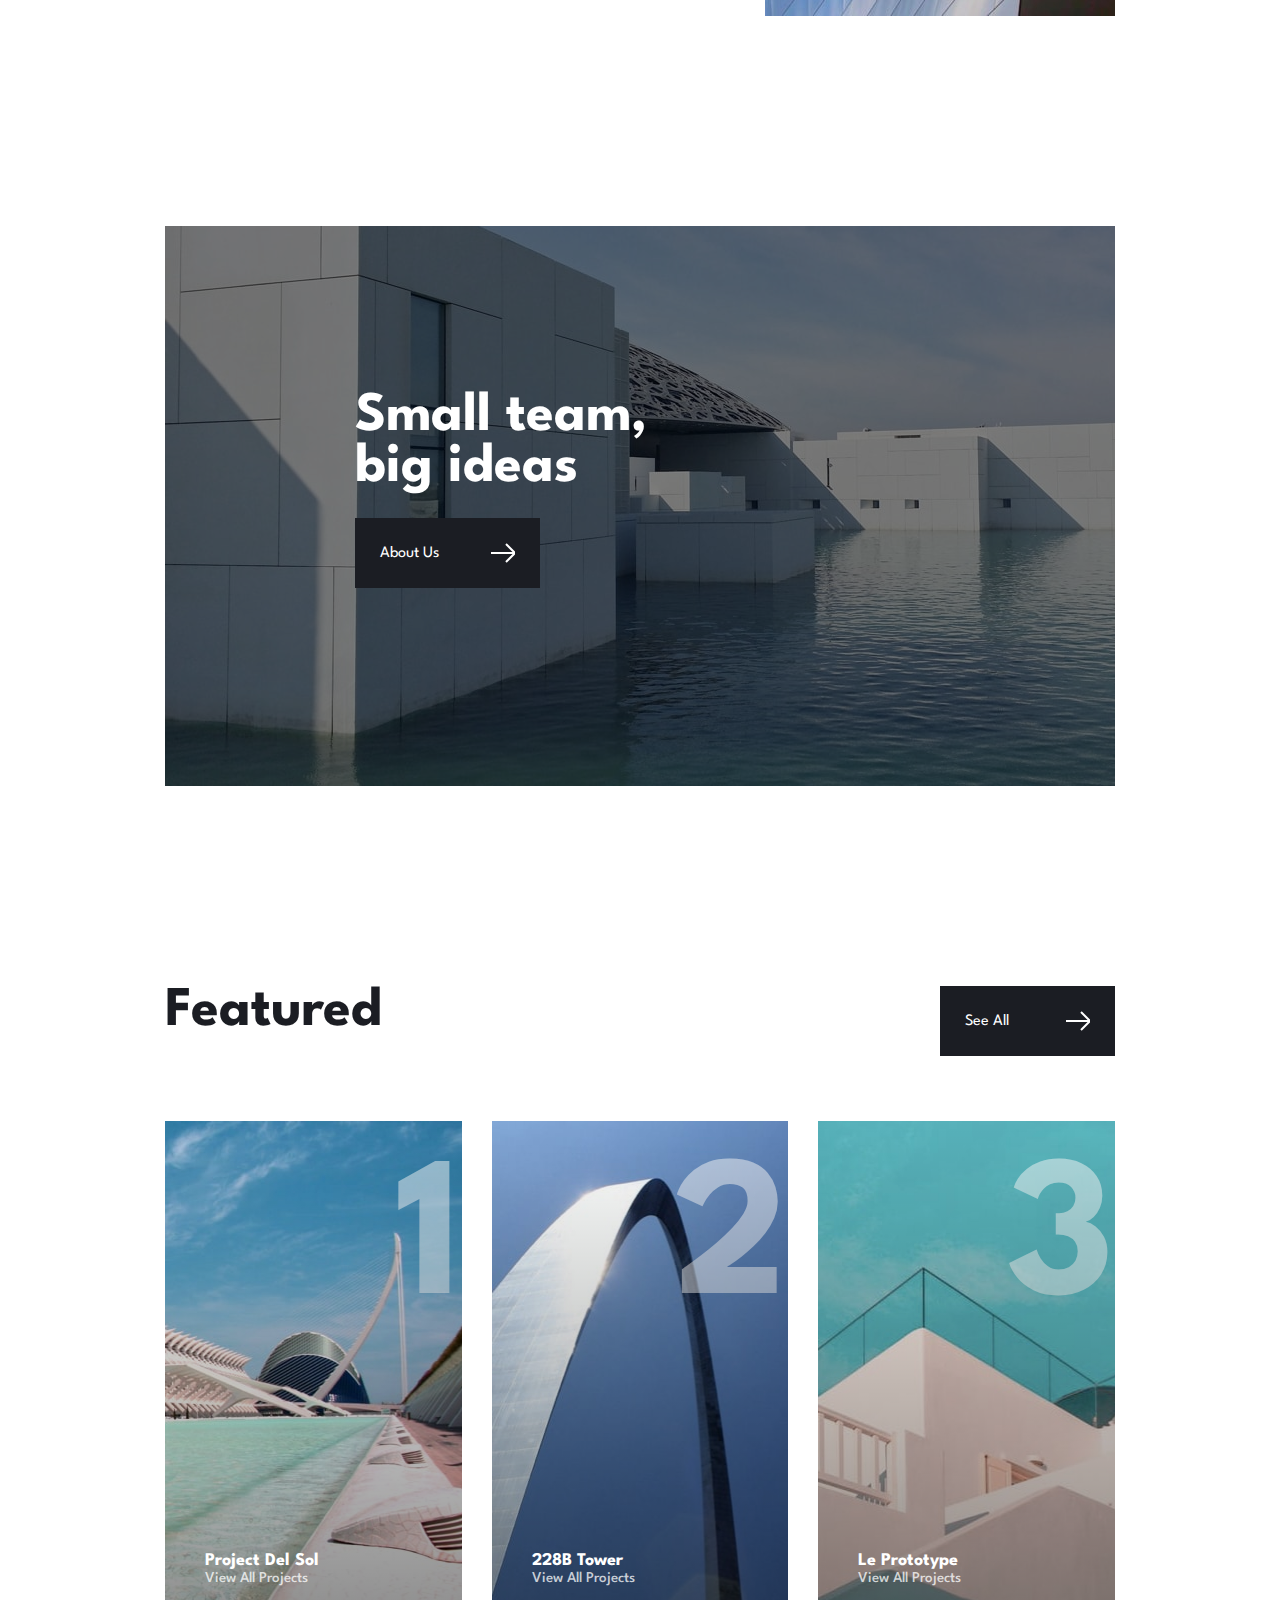
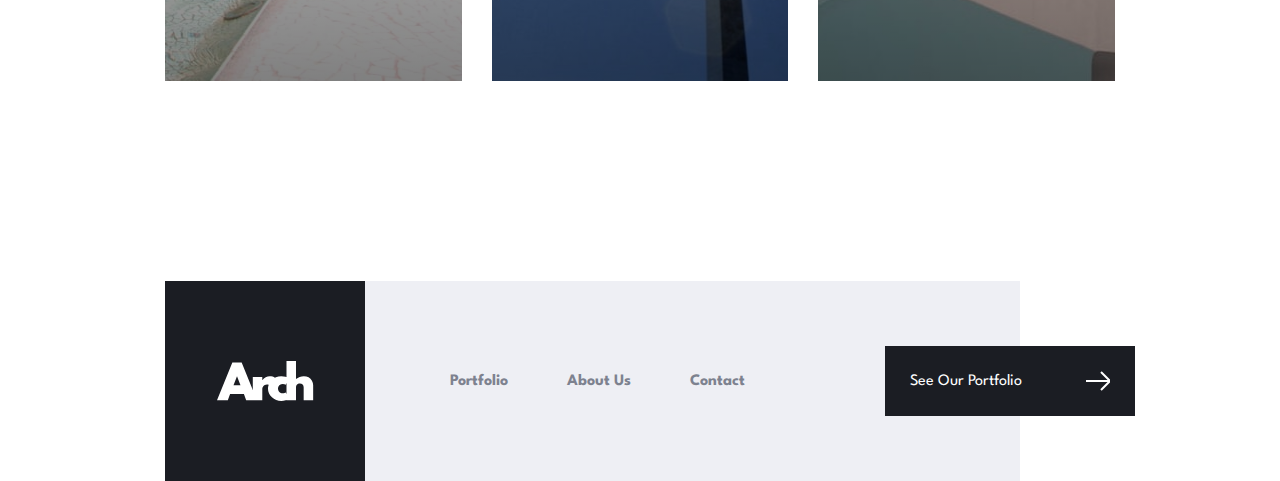
==== commit a1996327: "Implemented slider on home page hero banner" ====
--- a/index.html
+++ b/index.html
@@ -30,19 +30,66 @@
   </nav>
 
   <section class="hero">
-    <div class="hero-text">
-      <h1 class="hero-title">Project Paramour</h1>
-      <p class="hero-subtitle">Project made for an art museum near Southwest London. Project Paramour is a statement of
-        bold, modern architecture.</p>
-      <div class="btn-dark btn-hero">
-        <a href="/portfolio.html">See Our Portfolio <img src="/assets/icons/icon-arrow-white.svg" alt=""></a>
+    <div class="slideshow-container">
+      <div class="slide">
+        <img class="fade" src="/assets/home/desktop/image-hero-paramour.jpg" style="width:100%">
+        <div class="hero-text">
+          <h1 class="hero-title">Project Paramour</h1>
+          <p class="hero-subtitle">Project made for an art museum near Southwest London. Project Paramour is a statement
+            of
+            bold, modern architecture.</p>
+          <div class="btn-dark btn-hero">
+            <a href="/portfolio.html">See Our Portfolio <img src="/assets/icons/icon-arrow-white.svg" alt=""></a>
+          </div>
+        </div>
       </div>
+
+      <div class="slide">
+        <img class="fade" src="/assets/home/desktop/image-hero-seraph.jpg" style="width:100%">
+        <div class="hero-text">
+          <h1 class="hero-title">Seraph Station</h1>
+          <p class="hero-subtitle">The Seraph Station project challenged us to design a unique station that would
+            transport people through time. The result
+            is a fresh and futuristic model inspired by space stations.</p>
+          <div class="btn-dark btn-hero">
+            <a href="/portfolio.html">See Our Portfolio <img src="/assets/icons/icon-arrow-white.svg" alt=""></a>
+          </div>
+        </div>
+      </div>
+
+      <div class="slide">
+        <img class="fade" src="/assets/home/desktop/image-hero-federal.jpg" style="width:100%">
+        <div class="hero-text">
+          <h1 class="hero-title">Federal II Tower</h1>
+          <p class="hero-subtitle">A sequel theme project for a tower originally built in the 1800s. We achieved this
+            with a striking look of brutal
+            minimalism with modern touches.</p>
+          <div class="btn-dark btn-hero">
+            <a href="/portfolio.html">See Our Portfolio <img src="/assets/icons/icon-arrow-white.svg" alt=""></a>
+          </div>
+        </div>
+      </div>
+
+      <div class="slide">
+        <img class="fade" src="/assets/home/desktop/image-hero-federal.jpg" style="width:100%">
+        <div class="hero-text">
+          <h1 class="hero-title">Trinity Bank Tower</h1>
+          <p class="hero-subtitle">Trinity Bank challenged us to make a concept for a 84 story building located in the
+            middle of a city with a high
+            earthquake frequency. For this project we used curves to blend design and stability to meet our objectives.
+          </p>
+          <div class="btn-dark btn-hero">
+            <a href="/portfolio.html">See Our Portfolio <img src="/assets/icons/icon-arrow-white.svg" alt=""></a>
+          </div>
+        </div>
+      </div>
+
     </div>
-    <div class="slider">
-      <div class="slide active">01</div>
-      <div class="slide">02</div>
-      <div class="slide">03</div>
-      <div class="slide">04</div>
+    <div class="slider-buttons">
+      <div class="slide-button" onclick="currentSlide(1)">01</div>
+      <div class="slide-button" onclick="currentSlide(2)">02</div>
+      <div class="slide-button" onclick="currentSlide(3)">03</div>
+      <div class="slide-button" onclick="currentSlide(4)">04</div>
     </div>
     <div class="hero-overlay"></div>
   </section>
@@ -126,6 +173,7 @@
   <script src="https://cdnjs.cloudflare.com/ajax/libs/jquery/3.5.1/jquery.min.js"
     integrity="sha512-bLT0Qm9VnAYZDflyKcBaQ2gg0hSYNQrJ8RilYldYQ1FxQYoCLtUjuuRuZo+fjqhx/qtq/1itJ0C2ejDxltZVFg=="
     crossorigin="anonymous"></script>
+  <script src="script.js"></script>
   <script>
     $(function () {
       $("#footer").load("footer.html");
--- a/style.css
+++ b/style.css
@@ -71,7 +71,6 @@
 
 .hero {
   position: relative;
-  background-image: url("/assets/home/desktop/image-hero-paramour.jpg");
   height: 720px;
 }
 
@@ -84,26 +83,31 @@
   background-color: rgba(0, 0, 0, 0.35);
 }
 
+.slide {
+  position: relative;
+  display: none;
+}
+
 .hero-text {
-  position: relative;
+  position: absolute;
   color: white;
   z-index: 1;
-  padding: 200px;
+  top: 175px;
+  left: 175px;
   padding-bottom: 0px;
-  width: 400px;
+  width: 500px;
 }
 
 .hero-title {
   font-size: 80px;
   letter-spacing: -2px;
   line-height: 100%;
-  width: 160px;
+  padding-bottom: 14px;
 }
 
 .hero-subtitle {
   font-size: 15px;
   line-height: 25px;
-  width: 400px;
   margin-bottom: 40px;
 }
 
@@ -125,17 +129,17 @@
 }
 
 .btn-hero {
-  min-width: 250px;
-}
-
-.slider {
+  max-width: 250px;
+}
+
+.slider-buttons {
   display: flex;
   position: absolute;
   bottom: 0;
   margin-left: -80px;
 }
 
-.slide {
+.slide-button {
   position: relative;
   height: 80px;
   width: 80px;
@@ -147,9 +151,10 @@
   align-items: center;
   justify-content: center;
   cursor: pointer;
-}
-
-.slide:hover {
+  transition: background-color 0.5s ease;
+}
+
+.slide-button:hover {
   background-color: var(--very-light-grey);
 }
 
@@ -160,6 +165,32 @@
 
 .active:hover {
   color: var(--medium-grey);
+}
+
+/* Fading animation */
+.fade {
+  -webkit-animation-name: fade;
+  -webkit-animation-duration: 1s;
+  animation-name: fade;
+  animation-duration: 1.6s;
+}
+
+@-webkit-keyframes fade {
+  from {
+    opacity: 0.4;
+  }
+  to {
+    opacity: 1;
+  }
+}
+
+@keyframes fade {
+  from {
+    opacity: 0.4;
+  }
+  to {
+    opacity: 1;
+  }
 }
 
 .welcome {
